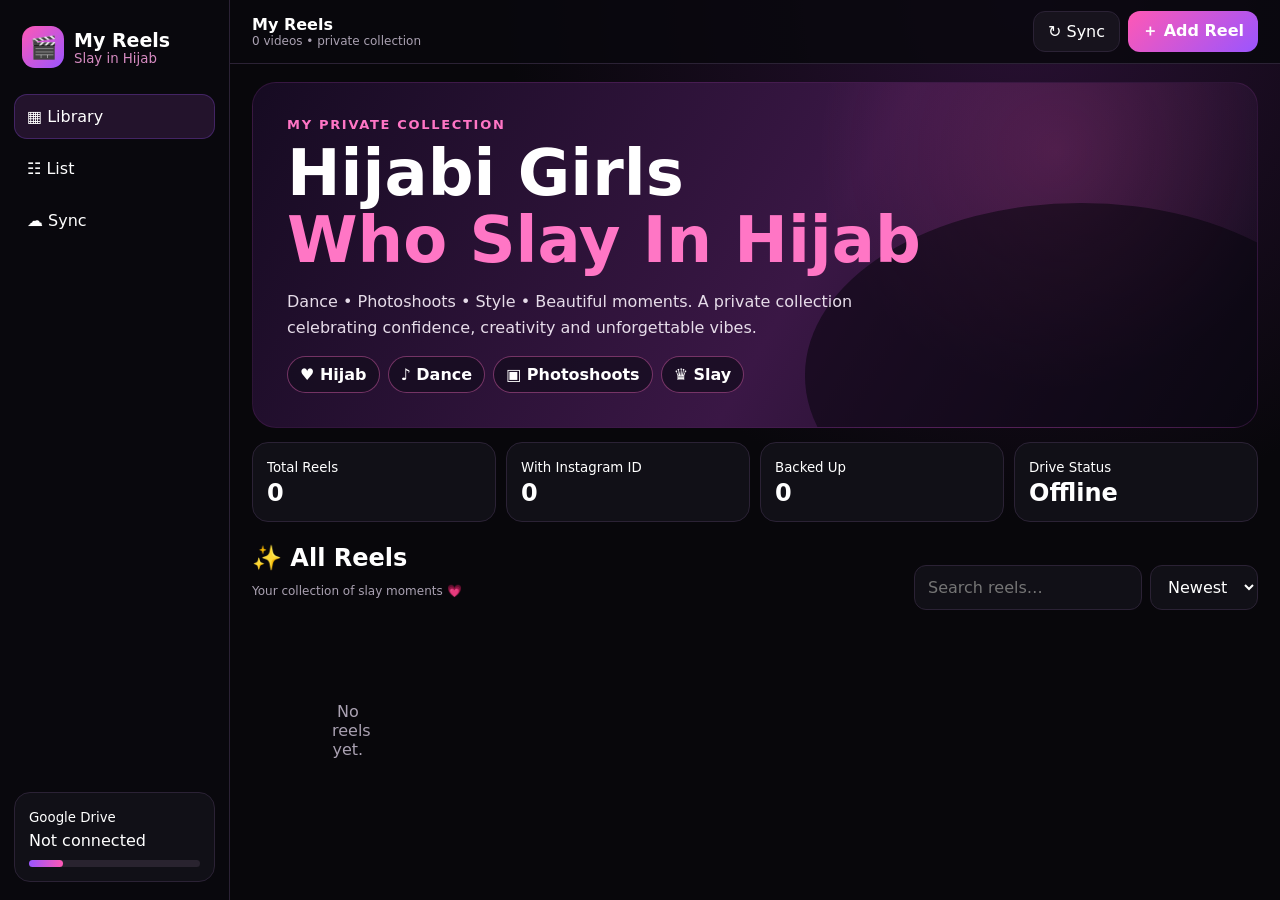
==== creator.html @ eacc622c "Add creator-only page" ====
<!doctype html><html><head><meta charset="utf-8"><meta name="viewport" content="width=device-width,initial-scale=1"><meta name="theme-color" content="#0b0710"><title>My Reels — Creator</title><link rel="stylesheet" href="./app.css?v=creator1"><script>window.__myReelsPatchGIS=function(){try{const g=window.google?.accounts?.oauth2;if(!g||g.__myReelsPatched)return;if(!g.initTokenClient)return;const original=g.initTokenClient.bind(g);g.initTokenClient=function(config){const client=original(config);if(client&&!client.__myReelsPatched){const request=client.requestAccessToken.bind(client);client.requestAccessToken=function(opts={}){const o={...(opts||{})};if(o.prompt==='none')o.prompt='';return request(o)};client.__myReelsPatched=true}return client};g.__myReelsPatched=true}catch(e){console.warn(e)}};</script><script src="https://accounts.google.com/gsi/client" async defer onload="window.__myReelsPatchGIS()"></script></head><body><div id="app"></div><script src="./app.js?v=creator1"></script><script src="./metadata-sync.js?v=creator1"></script><script src="./list-remote.js?v=creator1"></script><script src="./remote-drive.js?v=creator1"></script></body></html>
---- app.css ----
:root{--bg:#08070b;--panel:#111017;--line:#2b2235;--text:#fff;--muted:#aaa1b2;--pink:#ff58b5;--purple:#9a55ff;--green:#25d89a;--danger:#ff5d6c}*{box-sizing:border-box}html,body{margin:0;min-height:100%;background:radial-gradient(circle at 80% 0,#291033,#08070b 38%);color:var(--text);font-family:Inter,system-ui,sans-serif}body{overflow:hidden}button,input,textarea,select{font:inherit}button{cursor:pointer;color:inherit}.app{height:100dvh;display:grid;grid-template-columns:230px 1fr}.side{background:#09080d;border-right:1px solid var(--line);padding:18px 14px;display:flex;flex-direction:column;gap:18px}.brand{display:flex;gap:10px;align-items:center;padding:8px}.logo{width:42px;height:42px;border-radius:13px;display:grid;place-items:center;background:linear-gradient(135deg,var(--pink),var(--purple));font-size:22px}.brand b{font-size:19px}.brand small{display:block;color:#d68bc1}.nav{display:grid;gap:7px}.nav button{border:1px solid transparent;background:transparent;border-radius:13px;padding:12px;text-align:left}.nav button.active,.nav button:hover{background:#8e43a833;border-color:#9a55ff44}.store{margin-top:auto;background:#111017;border:1px solid var(--line);border-radius:16px;padding:14px}.storebar{height:7px;background:#29232f;border-radius:9px;margin-top:10px}.storebar i{display:block;height:100%;width:20%;background:linear-gradient(90deg,var(--purple),var(--pink));border-radius:9px}.main{min-width:0;display:flex;flex-direction:column}.top{height:64px;display:flex;align-items:center;justify-content:space-between;padding:10px 22px;border-bottom:1px solid var(--line);background:#09080ddd;z-index:5}.sub{font-size:12px;color:var(--muted)}.actions{display:flex;gap:8px}.btn,.primary,.danger{border:1px solid var(--line);border-radius:12px;padding:10px 14px;background:#17131d}.primary{background:linear-gradient(135deg,var(--pink),var(--purple));border:0;font-weight:800}.danger{background:#3a131b;color:#ffb7c0}.screen{display:none;height:calc(100dvh - 64px);overflow:auto;padding:18px 22px 50px}.screen.active{display:block}.hero{min-height:330px;border:1px solid #6e2b7548;border-radius:24px;padding:34px;display:flex;align-items:flex-end;background:radial-gradient(circle at 80% 20%,#ff58b52a,transparent 28%),linear-gradient(120deg,#160b22,#3a1745 55%,#120b1b);position:relative;overflow:hidden}.hero:after{content:"";position:absolute;right:-10%;bottom:-35%;width:55%;height:100%;border-radius:50%;background:#05040a88}.hero>*{position:relative;z-index:1}.eyebrow{color:#ff75c5;font-size:13px;font-weight:850;letter-spacing:.13em}.hero h1{font-size:clamp(38px,5vw,66px);line-height:1.04;margin:8px 0 14px;max-width:720px}.hero h1 span{display:block;color:#ff76c5}.hero p{max-width:620px;line-height:1.6;color:#e6dce9}.chips{display:flex;gap:8px;flex-wrap:wrap}.chip{padding:8px 12px;border-radius:99px;background:#160d20cc;border:1px solid #ff6fc766;font-weight:750}.stats{display:grid;grid-template-columns:repeat(4,1fr);gap:10px;margin:14px 0}.stat{background:var(--panel);border:1px solid var(--line);border-radius:16px;padding:14px}.stat b{display:block;font-size:24px;margin-top:3px}.muted{color:var(--muted);font-size:12px}.head{display:flex;justify-content:space-between;align-items:end;gap:12px;margin:22px 0 12px}.head h2{margin:0}.tools{display:flex;gap:8px}.search,.select,.field{background:#111017;color:#fff;border:1px solid var(--line);border-radius:12px;padding:11px 13px}.search{min-width:220px}.grid{display:grid;grid-template-columns:repeat(5,minmax(0,1fr));gap:12px}.card{background:var(--panel);border:1px solid var(--line);border-radius:16px;overflow:hidden;cursor:pointer;box-shadow:0 10px 30px #0004}.card:hover{border-color:#9a55ff77;transform:translateY(-2px)}.thumb{aspect-ratio:9/13;background:#17131d;position:relative;overflow:hidden}.thumb img{width:100%;height:100%;object-fit:cover}.noThumb{height:100%;display:grid;place-items:center;font-size:38px}.badge,.cloud{position:absolute;top:8px;background:#000b;padding:4px 7px;border-radius:8px;font-size:11px}.badge{left:8px}.cloud{right:8px}.cardbody{padding:11px}.cardbody>b{display:block;white-space:nowrap;overflow:hidden;text-overflow:ellipsis}.cardbody small{display:block;color:var(--muted);margin-top:4px;white-space:nowrap;overflow:hidden;text-overflow:ellipsis}.cardactions{display:flex;gap:6px;margin-top:9px}.mini{flex:1;background:#18141d;border:1px solid var(--line);border-radius:9px;padding:7px;font-size:11px}.empty{text-align:center;padding:80px;color:var(--muted)}.rows{max-width:1000px;margin:auto;background:var(--panel);border:1px solid var(--line);border-radius:18px;overflow:hidden}.listRow{width:100%;display:flex;align-items:center;gap:12px;padding:14px 16px;background:transparent;color:#fff;border:0;border-bottom:1px solid var(--line);text-align:left}.listNum{width:34px;height:34px;border-radius:50%;display:grid;place-items:center;background:#28222e;flex:none}.listRow>span:nth-child(2){flex:1;overflow:hidden;text-overflow:ellipsis;white-space:nowrap}.insta{background:#221225;color:#ff9fd5;border:1px solid #ff58b544;border-radius:9px;padding:7px 10px;text-decoration:none;font-size:12px}.box{max-width:900px;margin:0 auto 14px;background:var(--panel);border:1px solid var(--line);border-radius:18px;padding:18px}.status{color:var(--muted);line-height:1.5}.status.ok{color:var(--green)}.row{display:flex;gap:8px;flex-wrap:wrap;margin-top:13px}.progress{display:none;margin-top:16px}.progress.show{display:block}.line{height:10px;background:#28222e;border-radius:99px;overflow:hidden}.line i{display:block;width:0;height:100%;background:linear-gradient(90deg,var(--purple),var(--pink));transition:width .2s}.ptext{font-size:12px;color:var(--muted);margin-top:8px}.psub{font-size:11px;color:#81798a;margin-top:4px}.modal,.viewer{position:fixed;inset:0;z-index:50;background:#000b;display:none}.modal.show{display:flex;align-items:flex-end;justify-content:center}.sheet{width:min(680px,100%);background:#121017;border:1px solid var(--line);border-radius:24px 24px 0 0;padding:20px}.sheet .field{width:100%;margin:7px 0}.viewer.show{display:block;background:#000}.viewer video{width:100%;height:100%;object-fit:contain}.vtop{position:absolute;z-index:2;top:0;left:0;right:0;padding:14px;display:flex;justify-content:space-between;background:linear-gradient(#000d,transparent)}.vbottom{position:absolute;z-index:2;bottom:18px;left:14px;right:14px;display:flex;gap:10px}.seek{flex:1}.toast{position:fixed;z-index:100;bottom:22px;left:50%;transform:translateX(-50%);background:#fff;color:#08070b;border-radius:99px;padding:11px 16px;font-weight:800;display:none;max-width:92%}.toast.show{display:block}.mobile{display:none}@media(max-width:1100px){.grid{grid-template-columns:repeat(4,1fr)}.stats{grid-template-columns:repeat(2,1fr)}}@media(max-width:760px){.app{display:block}.side{display:none}.top{height:60px;padding:8px 12px}.screen{height:calc(100dvh - 60px);padding:10px 10px 80px}.hero{min-height:410px;padding:24px 18px;border-radius:18px}.hero h1{font-size:39px}.stats{gap:7px}.stat{padding:11px}.stat b{font-size:20px}.head{display:block}.tools{margin-top:10px;display:grid;grid-template-columns:1fr auto}.search{min-width:0;width:100%}.grid{grid-template-columns:repeat(2,1fr);gap:8px}.card{border-radius:12px}.cardbody{padding:9px}.cardactions{display:none}.mobile{position:fixed;display:flex;left:0;right:0;bottom:0;height:64px;background:#0d0b11f5;border-top:1px solid var(--line);z-index:20}.mobile button{flex:1;background:none;border:0;color:#8f8799;font-size:11px}.mobile button.active{color:#ff75c5}.mobile span{display:block;font-size:18px}.sheet{padding:17px}}
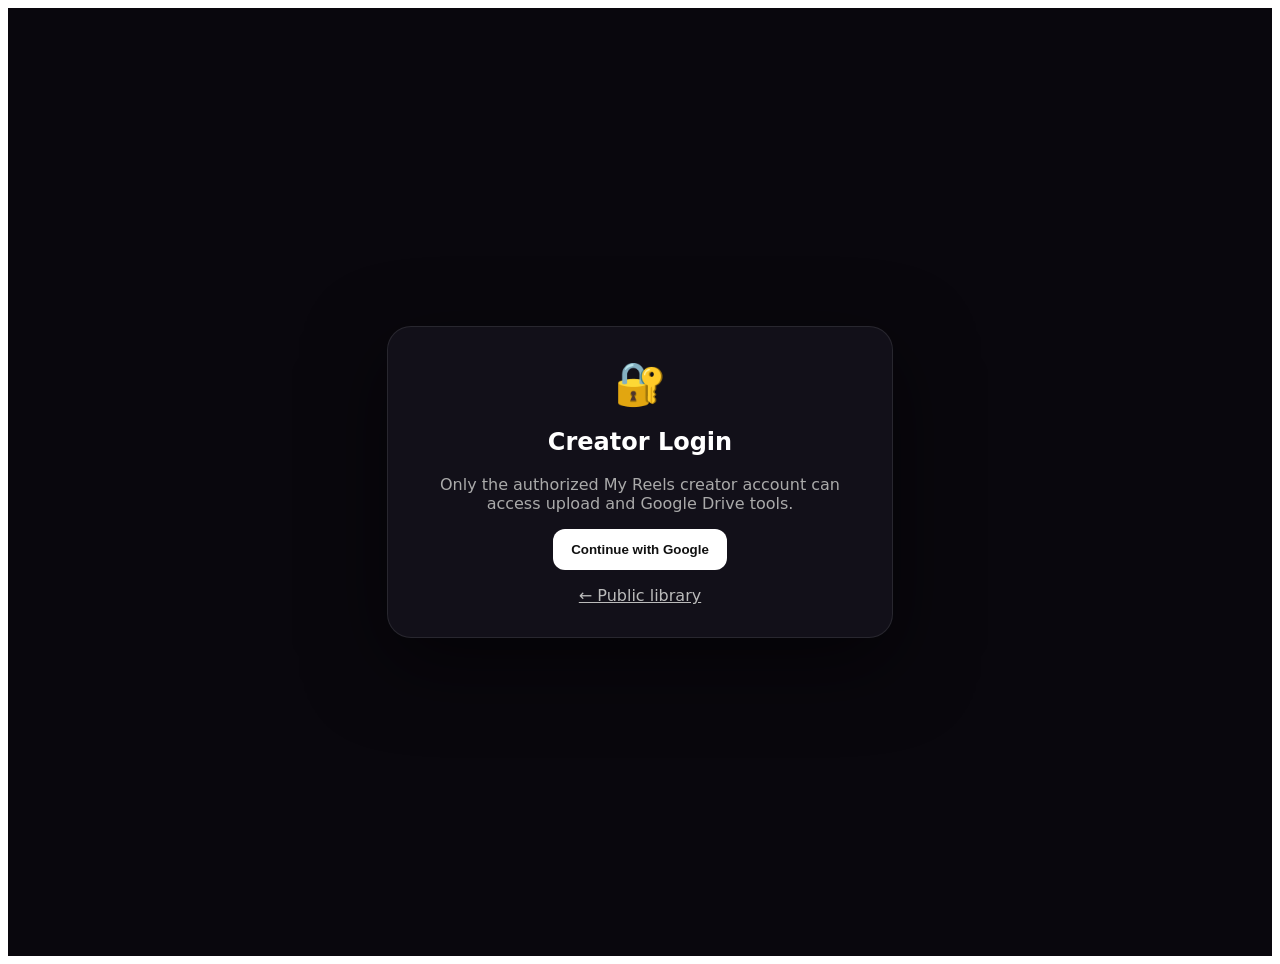
==== commit 41eb83bf: "Gate creator page by authorized Google account" ====
--- a/creator.html
+++ b/creator.html
@@ -1 +1 @@
-<!doctype html><html><head><meta charset="utf-8"><meta name="viewport" content="width=device-width,initial-scale=1"><meta name="theme-color" content="#0b0710"><title>My Reels — Creator</title><link rel="stylesheet" href="./app.css?v=creator1"><script>window.__myReelsPatchGIS=function(){try{const g=window.google?.accounts?.oauth2;if(!g||g.__myReelsPatched)return;if(!g.initTokenClient)return;const original=g.initTokenClient.bind(g);g.initTokenClient=function(config){const client=original(config);if(client&&!client.__myReelsPatched){const request=client.requestAccessToken.bind(client);client.requestAccessToken=function(opts={}){const o={...(opts||{})};if(o.prompt==='none')o.prompt='';return request(o)};client.__myReelsPatched=true}return client};g.__myReelsPatched=true}catch(e){console.warn(e)}};</script><script src="https://accounts.google.com/gsi/client" async defer onload="window.__myReelsPatchGIS()"></script></head><body><div id="app"></div><script src="./app.js?v=creator1"></script><script src="./metadata-sync.js?v=creator1"></script><script src="./list-remote.js?v=creator1"></script><script src="./remote-drive.js?v=creator1"></script></body></html>
+<!doctype html><html><head><meta charset="utf-8"><meta name="viewport" content="width=device-width,initial-scale=1"><meta name="theme-color" content="#0b0710"><title>My Reels — Creator</title><script>window.MY_REELS_CREATOR_EMAIL='ljbooks3@gmail.com';</script><script src="https://accounts.google.com/gsi/client" async defer></script><script src="./creator-gate.js?v=creator2"></script></head><body></body></html>
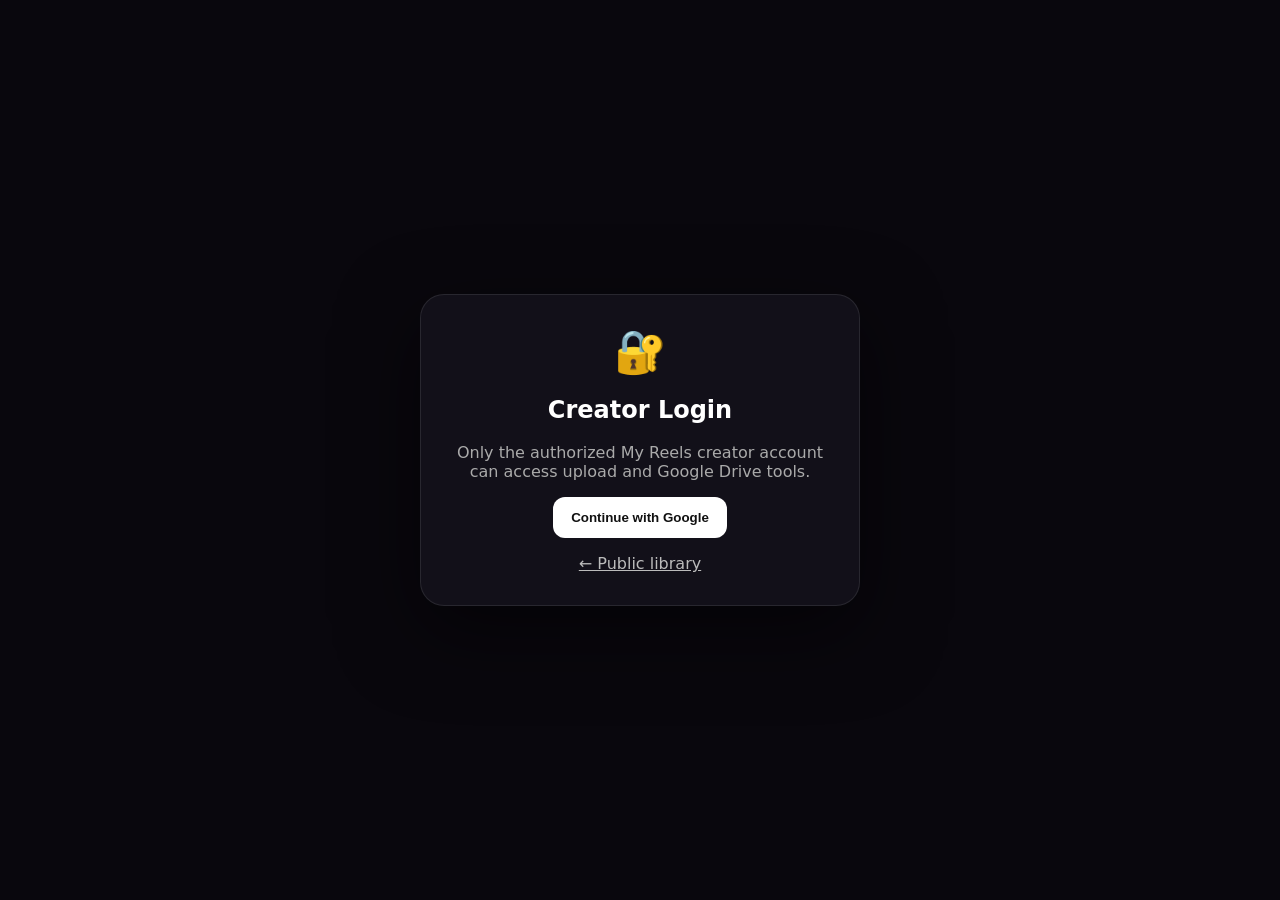
==== commit 702d75d8: "Fix creator page styling and responsive viewer" ====
--- a/creator.html
+++ b/creator.html
@@ -1 +1,26 @@
-<!doctype html><html><head><meta charset="utf-8"><meta name="viewport" content="width=device-width,initial-scale=1"><meta name="theme-color" content="#0b0710"><title>My Reels — Creator</title><script>window.MY_REELS_CREATOR_EMAIL='ljbooks3@gmail.com';</script><script src="https://accounts.google.com/gsi/client" async defer></script><script src="./creator-gate.js?v=creator2"></script></head><body></body></html>
+<!doctype html>
+<html lang="en">
+<head>
+<meta charset="utf-8">
+<meta name="viewport" content="width=device-width,initial-scale=1">
+<meta name="theme-color" content="#0a0a0b">
+<title>My Reels | Creator</title>
+<link rel="stylesheet" href="./app.css?v=creator4">
+<style>
+/* Clean creator layout: no decorative hero / chip UI. */
+.hero,.chips{display:none!important}
+.main{background:#0a0a0b}
+.screen{padding-top:18px}
+.logo{background:#19191c!important;font-size:0!important}
+.logo::after{content:'MR';font-size:13px;font-weight:800}
+.viewer{z-index:9999!important}
+.viewer.show{display:flex!important;flex-direction:column!important}
+.viewer video{display:block!important;width:100%!important;height:calc(100dvh - 64px)!important;object-fit:contain!important;background:#000!important}
+@media(max-width:760px){.screen{padding-top:10px}.viewer video{height:calc(100dvh - 58px)!important}.vtop{height:58px!important}.vbottom{bottom:12px!important}}
+</style>
+<script>window.MY_REELS_CREATOR_EMAIL='ljbooks3@gmail.com';</script>
+<script src="https://accounts.google.com/gsi/client" async defer></script>
+<script src="./creator-gate.js?v=creator4"></script>
+</head>
+<body></body>
+</html>
--- a/app.css
+++ b/app.css
@@ -0,0 +1 @@
+*{box-sizing:border-box}html,body{margin:0;min-height:100%;background:#0a0a0b;color:#f5f5f5;font-family:Inter,system-ui,-apple-system,BlinkMacSystemFont,"Segoe UI",sans-serif}body{overflow-x:hidden}.main{width:100%;min-height:100dvh}.top{min-height:68px;display:flex;align-items:center;justify-content:space-between;gap:16px;padding:12px clamp(14px,3vw,40px);border-bottom:1px solid #222;background:#0a0a0bf2;position:sticky;top:0;z-index:10;backdrop-filter:blur(14px)}.top b{font-size:18px}.sub{font-size:12px;color:#999}.actions{display:flex;align-items:center;gap:8px}.btn{display:inline-flex;align-items:center;justify-content:center;min-height:40px;padding:9px 13px;border:1px solid #29292c;border-radius:10px;background:#151517;color:#fff;text-decoration:none;font:inherit;font-size:13px;cursor:pointer}.btn:hover{background:#1c1c1f}.btn:disabled{opacity:.55;cursor:wait}.hero{margin:22px auto 0;width:min(1180px,calc(100% - 28px));min-height:280px;padding:34px;border:1px solid #242426;border-radius:20px;display:flex;align-items:flex-end;background:linear-gradient(135deg,#151516,#0d0d0e);overflow:hidden}.eyebrow{font-size:11px;font-weight:700;letter-spacing:.16em;color:#a5a5a8}.hero h1{font-size:clamp(32px,5vw,58px);line-height:1.02;margin:9px 0 12px;letter-spacing:-.04em}.hero h1 span{display:block;color:#c9c9cc}.hero p{margin:0;color:#aaa;font-size:14px}.stats{width:min(1180px,calc(100% - 28px));margin:14px auto}.stat{display:inline-flex;gap:10px;align-items:baseline;padding:10px 14px;border:1px solid #242426;border-radius:10px;background:#111113}.stat small{color:#888;font-size:12px}.stat b{font-size:18px}.grid{width:min(1180px,calc(100% - 28px));margin:0 auto 50px;display:grid;grid-template-columns:repeat(5,minmax(0,1fr));gap:14px}.card{min-width:0;border:1px solid #242426;border-radius:14px;overflow:hidden;background:#111113;transition:transform .15s,border-color .15s}.card:hover{transform:translateY(-2px);border-color:#3b3b3f}.thumb{display:block;width:100%;aspect-ratio:9/13;padding:0;border:0;background:#19191b;position:relative;overflow:hidden;cursor:pointer}.thumb img{width:100%;height:100%;display:block;object-fit:cover}.play{position:absolute;left:50%;top:50%;transform:translate(-50%,-50%);width:50px;height:50px;border-radius:50%;display:grid;place-items:center;background:#ffffffdd;color:#080808;font-size:17px;padding-left:2px}.ct{padding:11px 12px 13px}.ct b{display:block;white-space:nowrap;overflow:hidden;text-overflow:ellipsis;font-size:14px}.ct a{display:block;margin-top:5px;color:#aaa;text-decoration:none;font-size:12px}.empty{grid-column:1/-1;text-align:center;padding:70px 20px;color:#888;border:1px dashed #2b2b2e;border-radius:14px}.viewer{position:fixed;inset:0;z-index:100;background:#050505;display:none}.viewer.show{display:flex;flex-direction:column}.vtop{height:64px;flex:none;display:grid;grid-template-columns:auto 1fr auto;align-items:center;gap:12px;padding:10px 14px;background:#0a0a0bf5;border-bottom:1px solid #222;z-index:2}.vtop b{text-align:center;overflow:hidden;text-overflow:ellipsis;white-space:nowrap;font-size:14px}.drive-player{display:block;width:100%;height:calc(100dvh - 64px);border:0;background:#000}.viewer-open{overflow:hidden}@media(max-width:1100px){.grid{grid-template-columns:repeat(4,minmax(0,1fr))}}@media(max-width:760px){.top{min-height:60px;padding:9px 12px}.top .sub{display:none}.actions{gap:5px}.actions .sub{display:none}.btn{min-height:38px;padding:8px 10px;font-size:12px}.hero{min-height:230px;margin-top:12px;padding:22px 18px;border-radius:15px}.hero h1{font-size:36px}.hero p{font-size:13px}.stats{margin:10px auto}.grid{grid-template-columns:repeat(2,minmax(0,1fr));gap:9px;margin-bottom:30px}.card{border-radius:11px}.ct{padding:8px 9px 10px}.ct b{font-size:12px}.ct a{font-size:11px}.play{width:42px;height:42px;font-size:14px}.vtop{height:58px;padding:8px 10px}.drive-player{height:calc(100dvh - 58px)}}@media(min-width:1600px){.grid{grid-template-columns:repeat(6,minmax(0,1fr));max-width:1400px}.hero,.stats{max-width:1400px}}
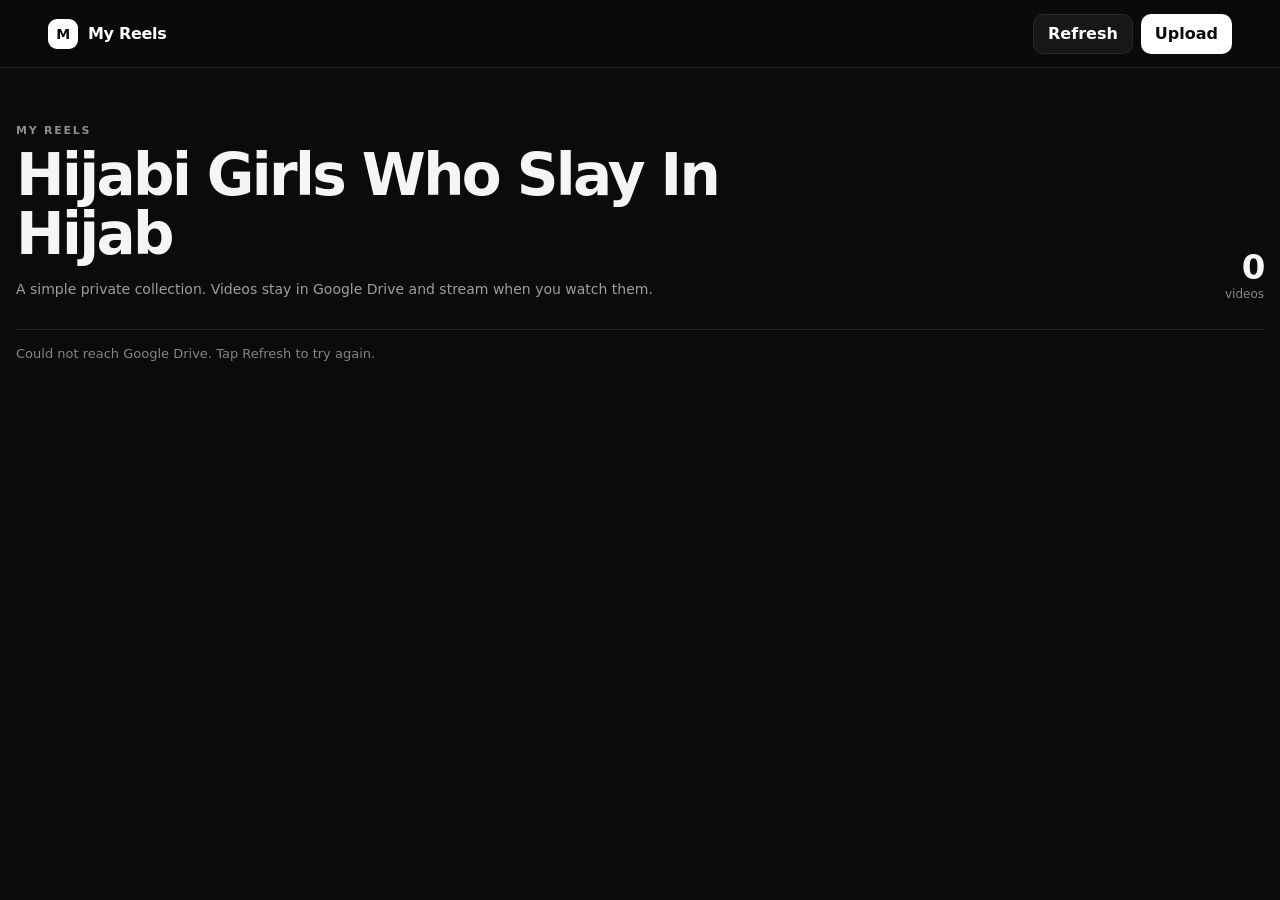
==== commit 4fc11aa9: "Redirect old creator URL to simple app" ====
--- a/creator.html
+++ b/creator.html
@@ -1,26 +1,2 @@
 <!doctype html>
-<html lang="en">
-<head>
-<meta charset="utf-8">
-<meta name="viewport" content="width=device-width,initial-scale=1">
-<meta name="theme-color" content="#0a0a0b">
-<title>My Reels | Creator</title>
-<link rel="stylesheet" href="./app.css?v=creator4">
-<style>
-/* Clean creator layout: no decorative hero / chip UI. */
-.hero,.chips{display:none!important}
-.main{background:#0a0a0b}
-.screen{padding-top:18px}
-.logo{background:#19191c!important;font-size:0!important}
-.logo::after{content:'MR';font-size:13px;font-weight:800}
-.viewer{z-index:9999!important}
-.viewer.show{display:flex!important;flex-direction:column!important}
-.viewer video{display:block!important;width:100%!important;height:calc(100dvh - 64px)!important;object-fit:contain!important;background:#000!important}
-@media(max-width:760px){.screen{padding-top:10px}.viewer video{height:calc(100dvh - 58px)!important}.vtop{height:58px!important}.vbottom{bottom:12px!important}}
-</style>
-<script>window.MY_REELS_CREATOR_EMAIL='ljbooks3@gmail.com';</script>
-<script src="https://accounts.google.com/gsi/client" async defer></script>
-<script src="./creator-gate.js?v=creator4"></script>
-</head>
-<body></body>
-</html>
+<html lang="en"><head><meta charset="utf-8"><meta name="viewport" content="width=device-width,initial-scale=1"><meta http-equiv="refresh" content="0;url=./"><title>My Reels</title></head><body><p>Opening My Reels…</p><script>location.replace('./');</script></body></html>
